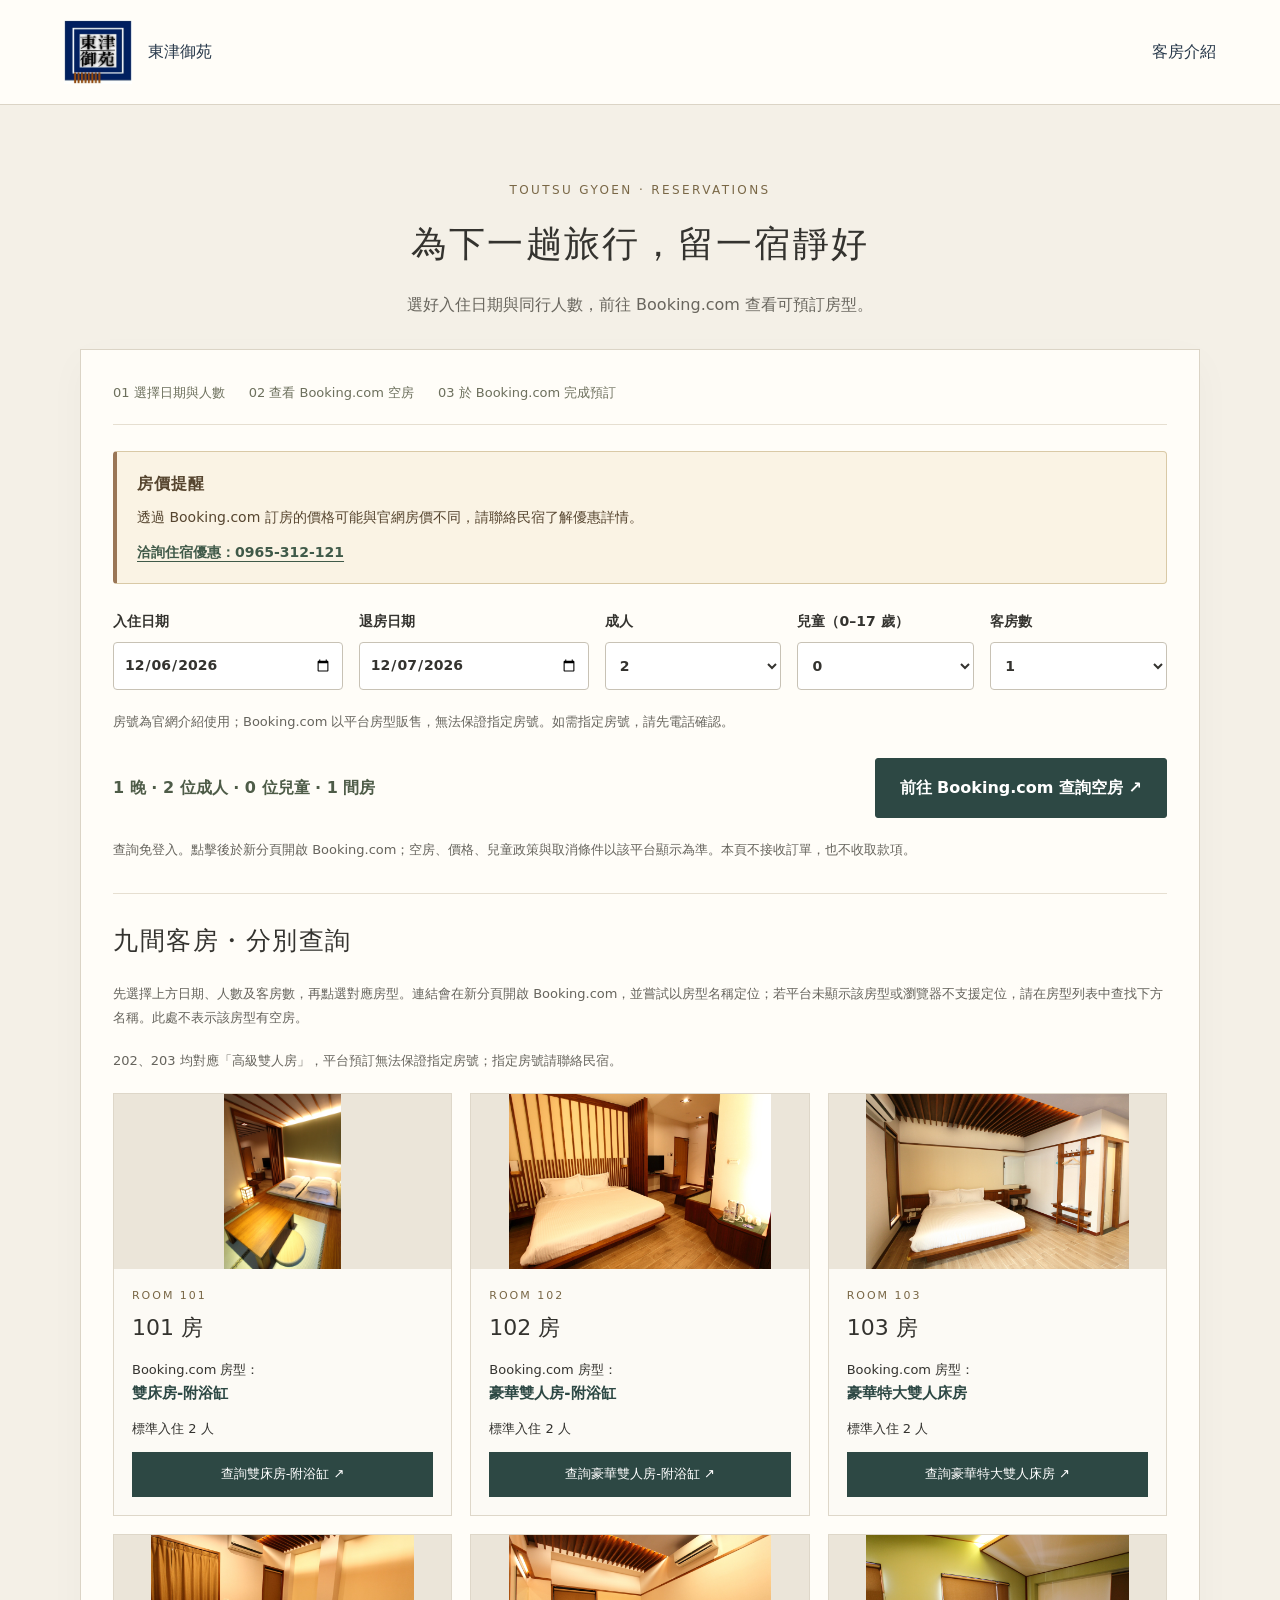
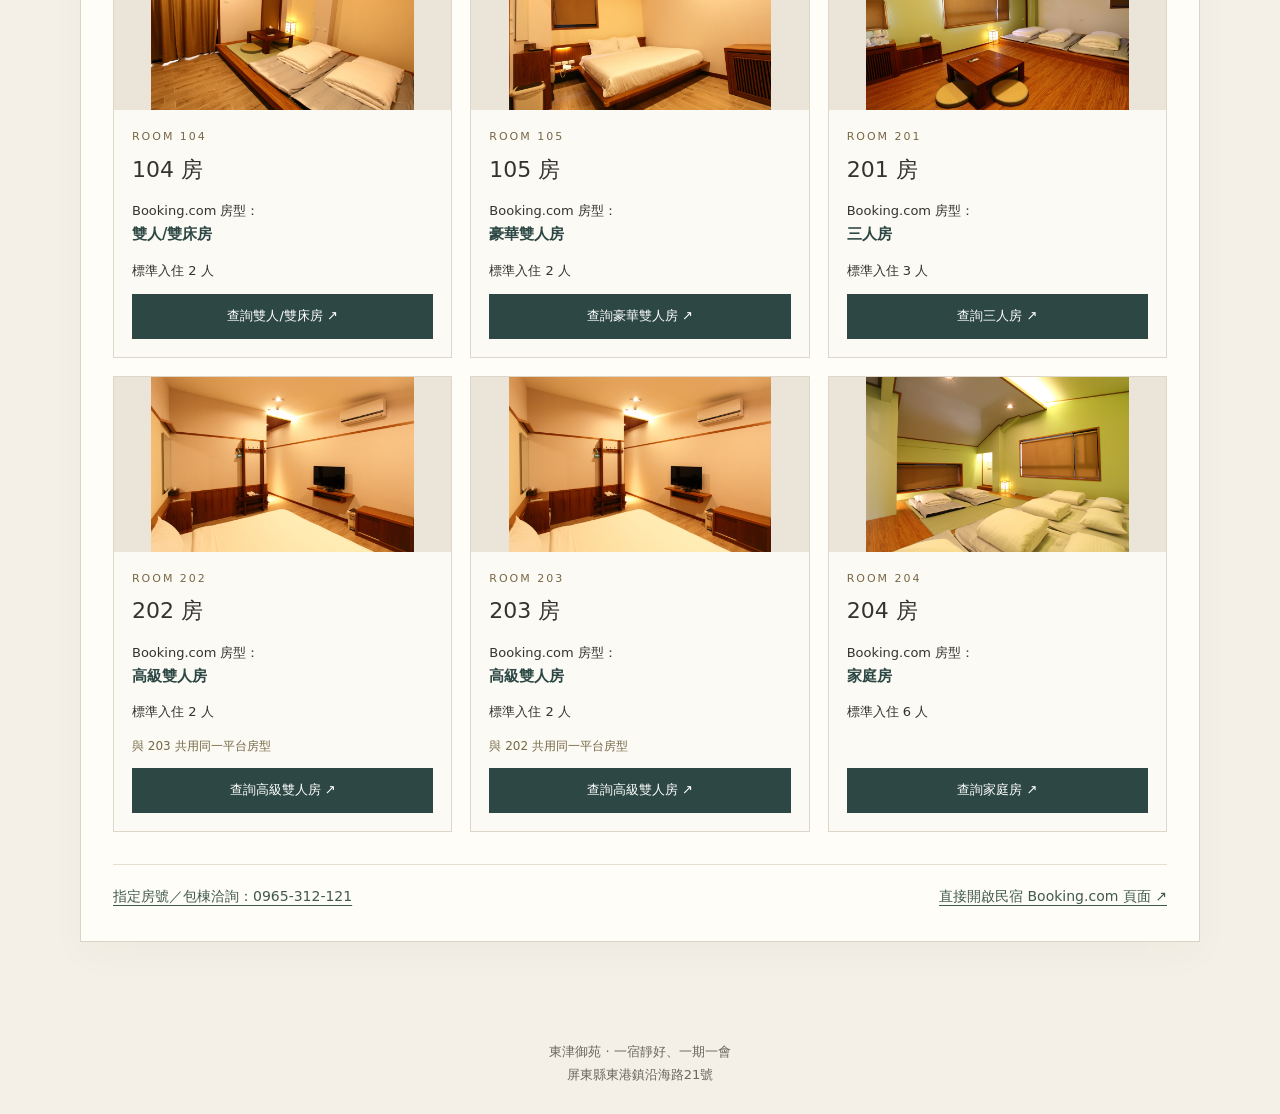
==== booking/index.html @ 8936de40 "Add files via upload" ====
<!DOCTYPE html><html lang="zh-Hant"><head><meta charset="utf-8"><meta name="viewport" content="width=device-width,initial-scale=1"><title>東津御苑｜訂房查詢</title><link rel="stylesheet" href="../assets/booking.css"><script src="../assets/booking.js" defer></script></head><body class="booking-page"><header class="booking-page-header"><a href="../index.html"><img src="../logo.jpg" alt="東津御苑">東津御苑</a><a href="../index.html#rooms">客房介紹</a></header><main><section id="booking" aria-labelledby="booking-title"><div class="container booking-shell">
<div class="booking-heading"><span class="booking-kicker">TOUTSU GYOEN · RESERVATIONS</span><h2 id="booking-title">為下一趟旅行，留一宿靜好</h2><p>選好入住日期與同行人數，前往 Booking.com 查看可預訂房型。</p></div>
<div class="booking-panel"><div class="booking-steps"><span>01 選擇日期與人數</span><span>02 查看 Booking.com 空房</span><span>03 於 Booking.com 完成預訂</span></div>
<aside class="booking-price-notice" aria-label="房價提醒"><strong>房價提醒</strong><p>透過 Booking.com 訂房的價格可能與官網房價不同，請聯絡民宿了解優惠詳情。</p><a href="tel:0965312121">洽詢住宿優惠：0965-312-121</a></aside>
<form id="availability-form" method="get" action="https://www.booking.com/hotel/tw/dong-jin-yu-yuan-te-se-min-su.zh-tw.html#availability" target="_blank" rel="noopener noreferrer">
<div class="booking-fields"><label>入住日期<input type="date" id="checkin" name="checkin" required></label><label>退房日期<input type="date" id="checkout" name="checkout" required></label>
<label>成人<select id="adults" name="group_adults"><option value="1">1</option><option value="2" selected>2</option><option value="3">3</option><option value="4">4</option><option value="5">5</option><option value="6">6</option><option value="7">7</option><option value="8">8</option><option value="9">9</option><option value="10">10</option><option value="11">11</option><option value="12">12</option><option value="13">13</option><option value="14">14</option><option value="15">15</option><option value="16">16</option><option value="17">17</option><option value="18">18</option><option value="19">19</option><option value="20">20</option><option value="21">21</option><option value="22">22</option><option value="23">23</option><option value="24">24</option><option value="25">25</option><option value="26">26</option><option value="27">27</option><option value="28">28</option><option value="29">29</option><option value="30">30</option></select></label><label>兒童（0–17 歲）<select id="children" name="group_children"><option value="0">0</option><option value="1">1</option><option value="2">2</option><option value="3">3</option><option value="4">4</option><option value="5">5</option><option value="6">6</option><option value="7">7</option><option value="8">8</option><option value="9">9</option><option value="10">10</option></select></label><label>客房數<select id="room-count" name="no_rooms"><option value="1">1</option><option value="2">2</option><option value="3">3</option><option value="4">4</option><option value="5">5</option><option value="6">6</option><option value="7">7</option><option value="8">8</option><option value="9">9</option></select></label></div>
<div id="child-ages" class="booking-fields" aria-live="polite"></div>
<input type="hidden" name="selected_currency" value="TWD"><input type="hidden" name="lang" value="zh-tw">
<p id="room-interest" class="booking-interest" hidden></p><p class="booking-note">房號為官網介紹使用；Booking.com 以平台房型販售，無法保證指定房號。如需指定房號，請先電話確認。</p>
<div class="booking-submit"><p id="stay-summary" aria-live="polite">請選擇住宿日期</p><button type="submit">前往 Booking.com 查詢空房 ↗</button></div>
<p id="booking-error" role="alert" class="booking-error"></p><p class="booking-note">查詢免登入。點擊後於新分頁開啟 Booking.com；空房、價格、兒童政策與取消條件以該平台顯示為準。本頁不接收訂單，也不收取款項。</p>
<noscript><p>請自行確認退房晚於入住日期。攜帶兒童時，請在 Booking.com 補填年齡。</p></noscript></form>
<div class="booking-room-list" aria-labelledby="booking-room-title"><h3 id="booking-room-title">九間客房・分別查詢</h3><p class="booking-note">先選擇上方日期、人數及客房數，再點選對應房型。連結會在新分頁開啟 Booking.com，並嘗試以房型名稱定位；若平台未顯示該房型或瀏覽器不支援定位，請在房型列表中查找下方名稱。此處不表示該房型有空房。</p><p class="booking-note">202、203 均對應「高級雙人房」，平台預訂無法保證指定房號；指定房號請聯絡民宿。</p><div class="booking-room-grid"><article class="booking-room-card" id="booking-room-101"><a class="booking-room-photo" href="../index.html#room101-gallery" aria-label="查看 101 房實景照片"><img src="../room101-02.jpg" alt="101 房實景" loading="lazy"></a><div class="booking-room-copy"><span class="booking-room-number">ROOM 101</span><h4>101 房</h4><p class="booking-room-type">Booking.com 房型：<strong>雙床房-附浴缸</strong></p><p>標準入住 2 人</p><a class="booking-room-link" data-room="101" data-type="雙床房-附浴缸" href="https://www.booking.com/hotel/tw/dong-jin-yu-yuan-te-se-min-su.zh-tw.html#availability:~:text=%E9%9B%99%E5%BA%8A%E6%88%BF-%E9%99%84%E6%B5%B4%E7%BC%B8" target="_blank" rel="noopener noreferrer" aria-label="前往 Booking.com 查詢 101 房對應的雙床房-附浴缸">查詢雙床房-附浴缸 ↗</a></div></article><article class="booking-room-card" id="booking-room-102"><a class="booking-room-photo" href="../index.html#room102-gallery" aria-label="查看 102 房實景照片"><img src="../room102-04.jpg" alt="102 房實景" loading="lazy"></a><div class="booking-room-copy"><span class="booking-room-number">ROOM 102</span><h4>102 房</h4><p class="booking-room-type">Booking.com 房型：<strong>豪華雙人房-附浴缸</strong></p><p>標準入住 2 人</p><a class="booking-room-link" data-room="102" data-type="豪華雙人房-附浴缸" href="https://www.booking.com/hotel/tw/dong-jin-yu-yuan-te-se-min-su.zh-tw.html#availability:~:text=%E8%B1%AA%E8%8F%AF%E9%9B%99%E4%BA%BA%E6%88%BF-%E9%99%84%E6%B5%B4%E7%BC%B8" target="_blank" rel="noopener noreferrer" aria-label="前往 Booking.com 查詢 102 房對應的豪華雙人房-附浴缸">查詢豪華雙人房-附浴缸 ↗</a></div></article><article class="booking-room-card" id="booking-room-103"><a class="booking-room-photo" href="../index.html#room103-gallery" aria-label="查看 103 房實景照片"><img src="../room103-01.jpg" alt="103 房實景" loading="lazy"></a><div class="booking-room-copy"><span class="booking-room-number">ROOM 103</span><h4>103 房</h4><p class="booking-room-type">Booking.com 房型：<strong>豪華特大雙人床房</strong></p><p>標準入住 2 人</p><a class="booking-room-link" data-room="103" data-type="豪華特大雙人床房" href="https://www.booking.com/hotel/tw/dong-jin-yu-yuan-te-se-min-su.zh-tw.html#availability:~:text=%E8%B1%AA%E8%8F%AF%E7%89%B9%E5%A4%A7%E9%9B%99%E4%BA%BA%E5%BA%8A%E6%88%BF" target="_blank" rel="noopener noreferrer" aria-label="前往 Booking.com 查詢 103 房對應的豪華特大雙人床房">查詢豪華特大雙人床房 ↗</a></div></article><article class="booking-room-card" id="booking-room-104"><a class="booking-room-photo" href="../index.html#room104-gallery" aria-label="查看 104 房實景照片"><img src="../room104-01.jpg" alt="104 房實景" loading="lazy"></a><div class="booking-room-copy"><span class="booking-room-number">ROOM 104</span><h4>104 房</h4><p class="booking-room-type">Booking.com 房型：<strong>雙人/雙床房</strong></p><p>標準入住 2 人</p><a class="booking-room-link" data-room="104" data-type="雙人/雙床房" href="https://www.booking.com/hotel/tw/dong-jin-yu-yuan-te-se-min-su.zh-tw.html#availability:~:text=%E9%9B%99%E4%BA%BA%2F%E9%9B%99%E5%BA%8A%E6%88%BF" target="_blank" rel="noopener noreferrer" aria-label="前往 Booking.com 查詢 104 房對應的雙人/雙床房">查詢雙人/雙床房 ↗</a></div></article><article class="booking-room-card" id="booking-room-105"><a class="booking-room-photo" href="../index.html#room105-gallery" aria-label="查看 105 房實景照片"><img src="../room105-02.jpg" alt="105 房實景" loading="lazy"></a><div class="booking-room-copy"><span class="booking-room-number">ROOM 105</span><h4>105 房</h4><p class="booking-room-type">Booking.com 房型：<strong>豪華雙人房</strong></p><p>標準入住 2 人</p><a class="booking-room-link" data-room="105" data-type="豪華雙人房" href="https://www.booking.com/hotel/tw/dong-jin-yu-yuan-te-se-min-su.zh-tw.html#availability:~:text=%E8%B1%AA%E8%8F%AF%E9%9B%99%E4%BA%BA%E6%88%BF" target="_blank" rel="noopener noreferrer" aria-label="前往 Booking.com 查詢 105 房對應的豪華雙人房">查詢豪華雙人房 ↗</a></div></article><article class="booking-room-card" id="booking-room-201"><a class="booking-room-photo" href="../index.html#room201-gallery" aria-label="查看 201 房實景照片"><img src="../room201-02.jpg" alt="201 房實景" loading="lazy"></a><div class="booking-room-copy"><span class="booking-room-number">ROOM 201</span><h4>201 房</h4><p class="booking-room-type">Booking.com 房型：<strong>三人房</strong></p><p>標準入住 3 人</p><a class="booking-room-link" data-room="201" data-type="三人房" href="https://www.booking.com/hotel/tw/dong-jin-yu-yuan-te-se-min-su.zh-tw.html#availability:~:text=%E4%B8%89%E4%BA%BA%E6%88%BF" target="_blank" rel="noopener noreferrer" aria-label="前往 Booking.com 查詢 201 房對應的三人房">查詢三人房 ↗</a></div></article><article class="booking-room-card" id="booking-room-202"><a class="booking-room-photo" href="../index.html#room202-gallery" aria-label="查看 202 房實景照片"><img src="../room202-02.jpg" alt="202 房實景" loading="lazy"></a><div class="booking-room-copy"><span class="booking-room-number">ROOM 202</span><h4>202 房</h4><p class="booking-room-type">Booking.com 房型：<strong>高級雙人房</strong></p><p>標準入住 2 人</p><p class="room-link-shared">與 203 共用同一平台房型</p><a class="booking-room-link" data-room="202" data-type="高級雙人房" href="https://www.booking.com/hotel/tw/dong-jin-yu-yuan-te-se-min-su.zh-tw.html#availability:~:text=%E9%AB%98%E7%B4%9A%E9%9B%99%E4%BA%BA%E6%88%BF" target="_blank" rel="noopener noreferrer" aria-label="前往 Booking.com 查詢 202 房對應的高級雙人房">查詢高級雙人房 ↗</a></div></article><article class="booking-room-card" id="booking-room-203"><a class="booking-room-photo" href="../index.html#room203-gallery" aria-label="查看 203 房實景照片"><img src="../room203-02.jpg" alt="203 房實景" loading="lazy"></a><div class="booking-room-copy"><span class="booking-room-number">ROOM 203</span><h4>203 房</h4><p class="booking-room-type">Booking.com 房型：<strong>高級雙人房</strong></p><p>標準入住 2 人</p><p class="room-link-shared">與 202 共用同一平台房型</p><a class="booking-room-link" data-room="203" data-type="高級雙人房" href="https://www.booking.com/hotel/tw/dong-jin-yu-yuan-te-se-min-su.zh-tw.html#availability:~:text=%E9%AB%98%E7%B4%9A%E9%9B%99%E4%BA%BA%E6%88%BF" target="_blank" rel="noopener noreferrer" aria-label="前往 Booking.com 查詢 203 房對應的高級雙人房">查詢高級雙人房 ↗</a></div></article><article class="booking-room-card" id="booking-room-204"><a class="booking-room-photo" href="../index.html#room204-gallery" aria-label="查看 204 房實景照片"><img src="../room204-02.jpg" alt="204 房實景" loading="lazy"></a><div class="booking-room-copy"><span class="booking-room-number">ROOM 204</span><h4>204 房</h4><p class="booking-room-type">Booking.com 房型：<strong>家庭房</strong></p><p>標準入住 6 人</p><a class="booking-room-link" data-room="204" data-type="家庭房" href="https://www.booking.com/hotel/tw/dong-jin-yu-yuan-te-se-min-su.zh-tw.html#availability:~:text=%E5%AE%B6%E5%BA%AD%E6%88%BF" target="_blank" rel="noopener noreferrer" aria-label="前往 Booking.com 查詢 204 房對應的家庭房">查詢家庭房 ↗</a></div></article></div></div>
<div class="booking-help"><a href="tel:0965312121">指定房號／包棟洽詢：0965-312-121</a><a href="https://www.booking.com/hotel/tw/dong-jin-yu-yuan-te-se-min-su.zh-tw.html" target="_blank" rel="noopener noreferrer">直接開啟民宿 Booking.com 頁面 ↗</a></div></div></div></section></main><footer class="booking-page-footer">東津御苑 · 一宿靜好、一期一會<br>屏東縣東港鎮沿海路21號</footer></body></html>
---- assets/booking.css ----
#booking{scroll-margin-top:185px;padding:70px 0;background:#f4f0e7;color:#34332f;font-family:"Noto Sans TC",system-ui,sans-serif;line-height:1.7}#booking *{box-sizing:border-box}.booking-shell{width:min(1120px,92%);margin:auto}.booking-heading{text-align:center;margin-bottom:30px}.booking-kicker{font-size:12px;letter-spacing:.2em;color:#796746}.booking-heading h2{font-family:"Noto Serif TC",serif;font-size:clamp(25px,4vw,36px);font-weight:500;letter-spacing:.06em;margin:12px 0}.booking-heading p{color:#69665e}.booking-panel{background:#fffdf8;border:1px solid #dbd4c6;padding:32px;box-shadow:0 12px 36px #39322508}.booking-steps{display:flex;gap:24px;flex-wrap:wrap;border-bottom:1px solid #e6dfd1;padding-bottom:20px;margin-bottom:26px;font-size:13px;color:#6d705d}.booking-fields{display:grid;grid-template-columns:1.3fr 1.3fr 1fr 1fr 1fr;gap:16px}.booking-fields label{display:flex;flex-direction:column;gap:8px;font-size:14px;font-weight:600;min-width:0}.booking-fields input,.booking-fields select{width:100%;min-width:0;min-height:48px;border:1px solid #c8c2b5;border-radius:4px;background:white;padding:10px;color:#34332f;font:inherit}.booking-fields input:focus-visible,.booking-fields select:focus-visible,#booking a:focus-visible,#booking button:focus-visible{outline:3px solid #93835e;outline-offset:3px}#child-ages:not(:empty){margin-top:18px}.booking-note{font-size:13px;color:#66645d;margin:20px 0;line-height:1.8}.booking-interest{padding:12px 16px;background:#ecefe6;color:#3e5244}.booking-submit{display:flex;gap:20px;align-items:center;justify-content:space-between;margin-top:25px}.booking-submit p{color:#4e5c48;font-weight:600}.booking-submit button{border:1px solid #2d4844;border-radius:3px;padding:15px 24px;background:#2d4844;color:white;font:inherit;font-weight:600;cursor:pointer}.booking-submit button:hover{background:#426057}.booking-error{color:#a33324}.booking-help{border-top:1px solid #e6dfd1;padding-top:20px;display:flex;justify-content:space-between;gap:16px;flex-wrap:wrap}.booking-help a{font-size:14px;color:#405a49;text-decoration:underline;text-underline-offset:4px}.booking-page{margin:0;background:#f4f0e7;color:#34332f;font-family:system-ui,sans-serif}.booking-page-header{display:flex;justify-content:space-between;align-items:center;gap:20px;padding:18px 5%;border-bottom:1px solid #dbd4c6;background:#fffdf8}.booking-page-header a{display:flex;align-items:center;gap:16px;color:#27384a;text-decoration:none}.booking-page-header img{width:68px;height:68px;object-fit:contain}.booking-page-footer{text-align:center;padding:28px;font-size:13px;line-height:1.8;color:#6a675e}.hero-redesign{margin-top:145px}@media(max-width:900px){.hero-redesign{margin-top:185px}.booking-fields{grid-template-columns:1fr 1fr}.booking-submit{align-items:stretch;flex-direction:column;gap:0}}@media(max-width:560px){.hero-redesign{margin-top:165px}#booking{padding:42px 0;scroll-margin-top:175px}.booking-panel{padding:20px 16px}.booking-steps{gap:8px;flex-direction:column}.booking-fields{gap:12px}.booking-submit button{width:100%;padding:14px 10px}.booking-help{flex-direction:column}.booking-heading h2{font-size:26px}}

.booking-price-notice{margin:0 0 26px;padding:18px 20px;border:1px solid #d9c9a6;border-left:4px solid #9a7656;border-radius:4px;background:#faf3e4;color:#56452f}.booking-price-notice strong{font-size:16px;letter-spacing:.06em}.booking-price-notice p{margin:8px 0;font-size:14px;line-height:1.8}.booking-price-notice a{color:#405a49;font-size:14px;font-weight:600;text-decoration:underline;text-underline-offset:4px}

.booking-room-list{margin:32px 0;padding-top:26px;border-top:1px solid #e6dfd1}.booking-room-list h3{margin:0 0 12px;font-family:"Noto Serif TC",serif;font-size:25px;font-weight:500;letter-spacing:.06em}.booking-room-grid{display:grid;grid-template-columns:repeat(3,minmax(0,1fr));gap:18px}.booking-room-card{background:#fcfaf5;border:1px solid #ded7c9;display:flex;flex-direction:column;min-width:0}.booking-room-photo{display:block;background:#ebe5d9}.booking-room-photo img{display:block;width:100%;height:175px;object-fit:contain}.booking-room-copy{padding:18px;display:flex;flex-direction:column;align-items:flex-start;flex:1}.booking-room-number{font-size:11px;letter-spacing:.18em;color:#796746}.booking-room-copy h4{margin:4px 0 12px;font-size:22px;font-weight:500}.booking-room-copy p{margin:0 0 12px;font-size:13px;line-height:1.7}.booking-room-type strong{display:block;font-size:15px;font-weight:600;color:#2d4844}.booking-room-copy .room-link-shared{font-size:12px;color:#766846}.booking-room-link{display:block;margin-top:auto;padding:11px 13px;background:#2d4844;color:#fff;text-decoration:none;font-size:13px;line-height:1.6;width:100%;text-align:center;border:1px solid #2d4844}.booking-room-link:hover{background:#426057}@media(max-width:900px){.booking-room-grid{grid-template-columns:repeat(2,minmax(0,1fr))}}@media(max-width:560px){.booking-room-grid{grid-template-columns:1fr}.booking-room-photo img{height:210px}}
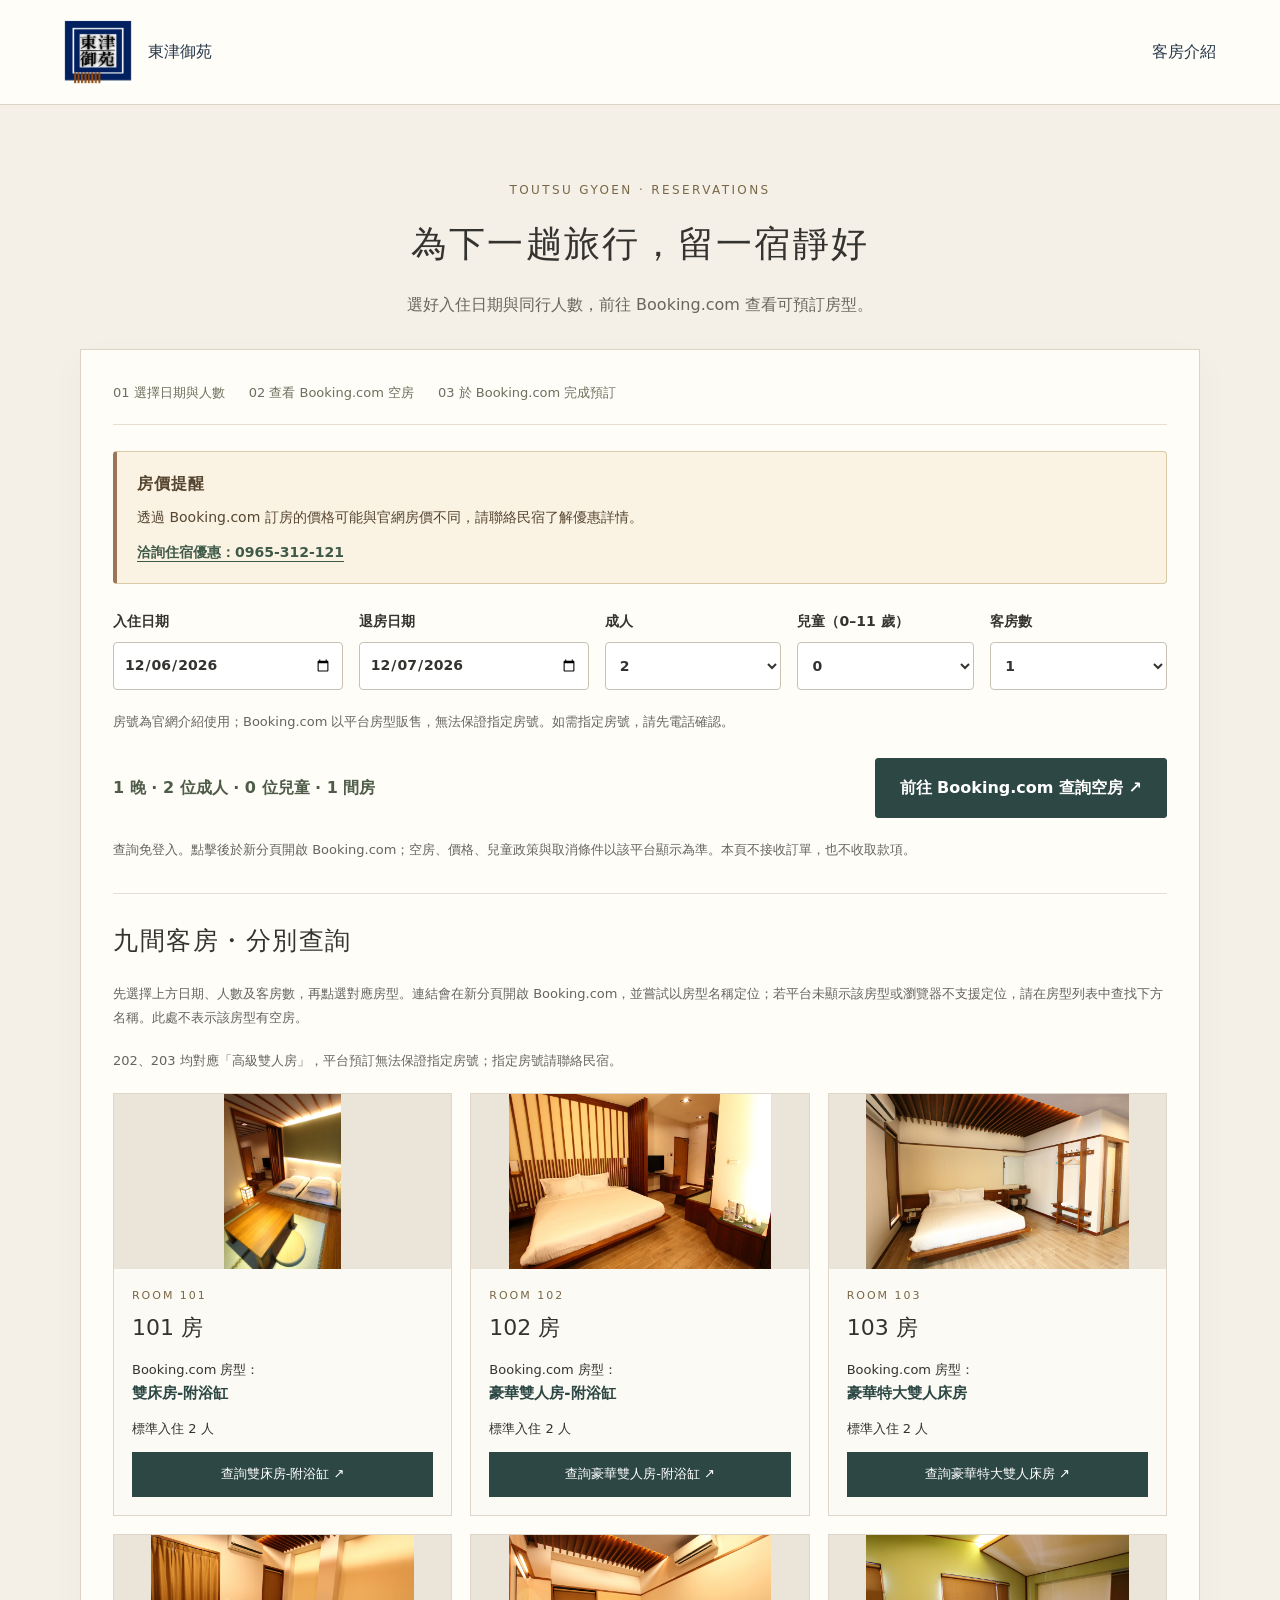
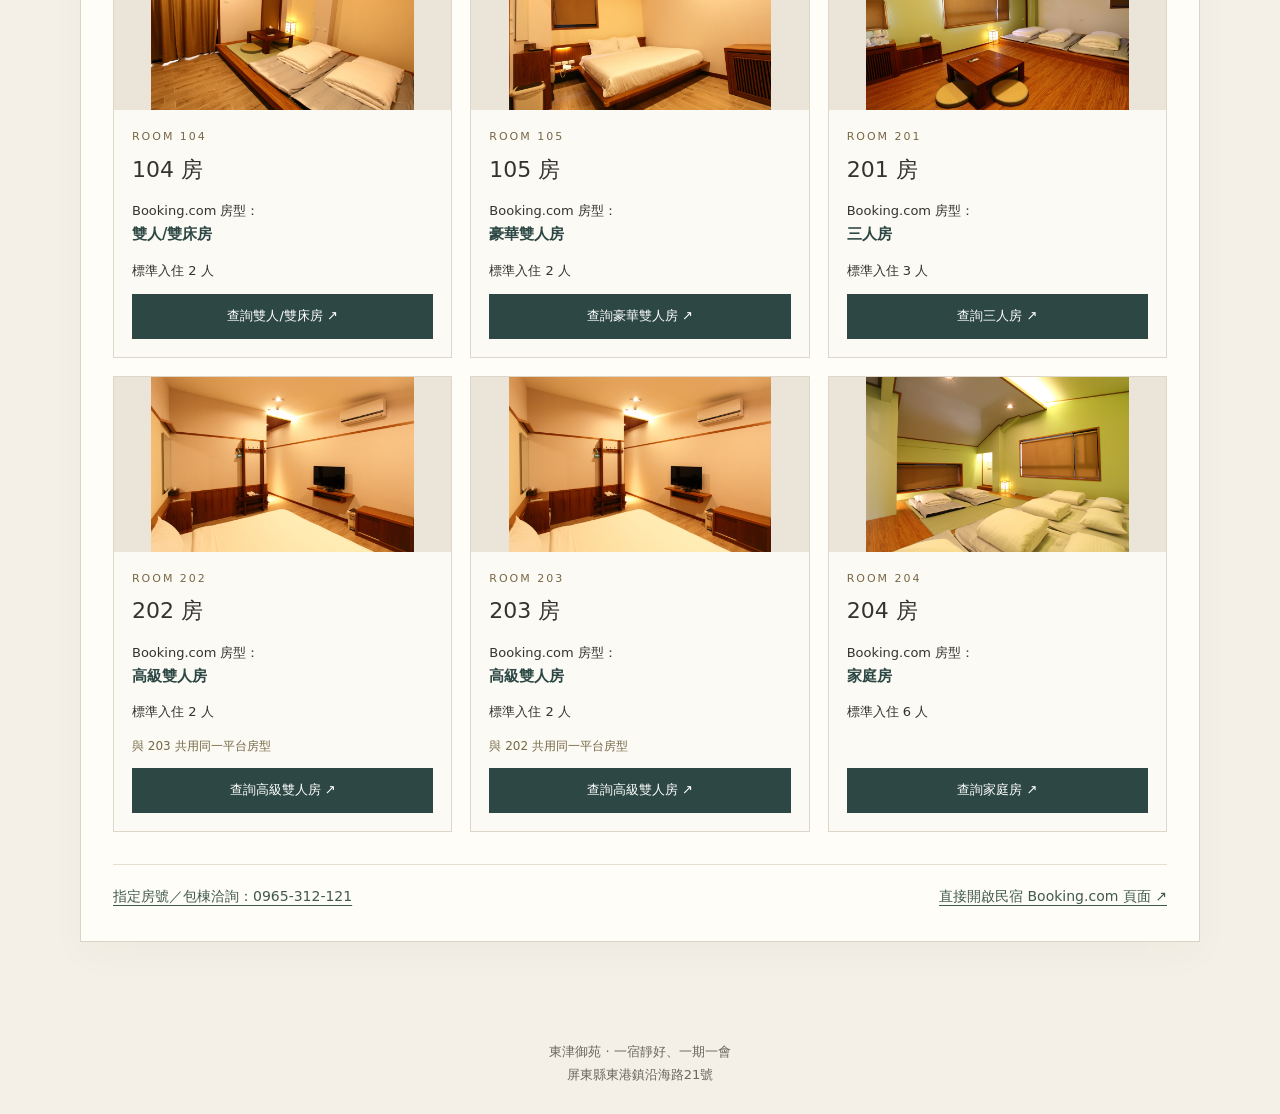
==== commit 36cf7221: "Add files via upload" ====
--- a/booking/index.html
+++ b/booking/index.html
@@ -4,7 +4,7 @@
 <aside class="booking-price-notice" aria-label="房價提醒"><strong>房價提醒</strong><p>透過 Booking.com 訂房的價格可能與官網房價不同，請聯絡民宿了解優惠詳情。</p><a href="tel:0965312121">洽詢住宿優惠：0965-312-121</a></aside>
 <form id="availability-form" method="get" action="https://www.booking.com/hotel/tw/dong-jin-yu-yuan-te-se-min-su.zh-tw.html#availability" target="_blank" rel="noopener noreferrer">
 <div class="booking-fields"><label>入住日期<input type="date" id="checkin" name="checkin" required></label><label>退房日期<input type="date" id="checkout" name="checkout" required></label>
-<label>成人<select id="adults" name="group_adults"><option value="1">1</option><option value="2" selected>2</option><option value="3">3</option><option value="4">4</option><option value="5">5</option><option value="6">6</option><option value="7">7</option><option value="8">8</option><option value="9">9</option><option value="10">10</option><option value="11">11</option><option value="12">12</option><option value="13">13</option><option value="14">14</option><option value="15">15</option><option value="16">16</option><option value="17">17</option><option value="18">18</option><option value="19">19</option><option value="20">20</option><option value="21">21</option><option value="22">22</option><option value="23">23</option><option value="24">24</option><option value="25">25</option><option value="26">26</option><option value="27">27</option><option value="28">28</option><option value="29">29</option><option value="30">30</option></select></label><label>兒童（0–17 歲）<select id="children" name="group_children"><option value="0">0</option><option value="1">1</option><option value="2">2</option><option value="3">3</option><option value="4">4</option><option value="5">5</option><option value="6">6</option><option value="7">7</option><option value="8">8</option><option value="9">9</option><option value="10">10</option></select></label><label>客房數<select id="room-count" name="no_rooms"><option value="1">1</option><option value="2">2</option><option value="3">3</option><option value="4">4</option><option value="5">5</option><option value="6">6</option><option value="7">7</option><option value="8">8</option><option value="9">9</option></select></label></div>
+<label>成人<select id="adults" name="group_adults"><option value="1">1</option><option value="2" selected>2</option><option value="3">3</option><option value="4">4</option><option value="5">5</option><option value="6">6</option><option value="7">7</option><option value="8">8</option><option value="9">9</option><option value="10">10</option><option value="11">11</option><option value="12">12</option><option value="13">13</option><option value="14">14</option><option value="15">15</option><option value="16">16</option><option value="17">17</option><option value="18">18</option><option value="19">19</option><option value="20">20</option><option value="21">21</option><option value="22">22</option><option value="23">23</option><option value="24">24</option><option value="25">25</option><option value="26">26</option><option value="27">27</option><option value="28">28</option><option value="29">29</option><option value="30">30</option></select></label><label>兒童（0–11 歲）<select id="children" name="group_children"><option value="0">0</option><option value="1">1</option><option value="2">2</option><option value="3">3</option><option value="4">4</option><option value="5">5</option><option value="6">6</option><option value="7">7</option><option value="8">8</option><option value="9">9</option><option value="10">10</option></select></label><label>客房數<select id="room-count" name="no_rooms"><option value="1">1</option><option value="2">2</option><option value="3">3</option><option value="4">4</option><option value="5">5</option><option value="6">6</option><option value="7">7</option><option value="8">8</option><option value="9">9</option></select></label></div>
 <div id="child-ages" class="booking-fields" aria-live="polite"></div>
 <input type="hidden" name="selected_currency" value="TWD"><input type="hidden" name="lang" value="zh-tw">
 <p id="room-interest" class="booking-interest" hidden></p><p class="booking-note">房號為官網介紹使用；Booking.com 以平台房型販售，無法保證指定房號。如需指定房號，請先電話確認。</p>
